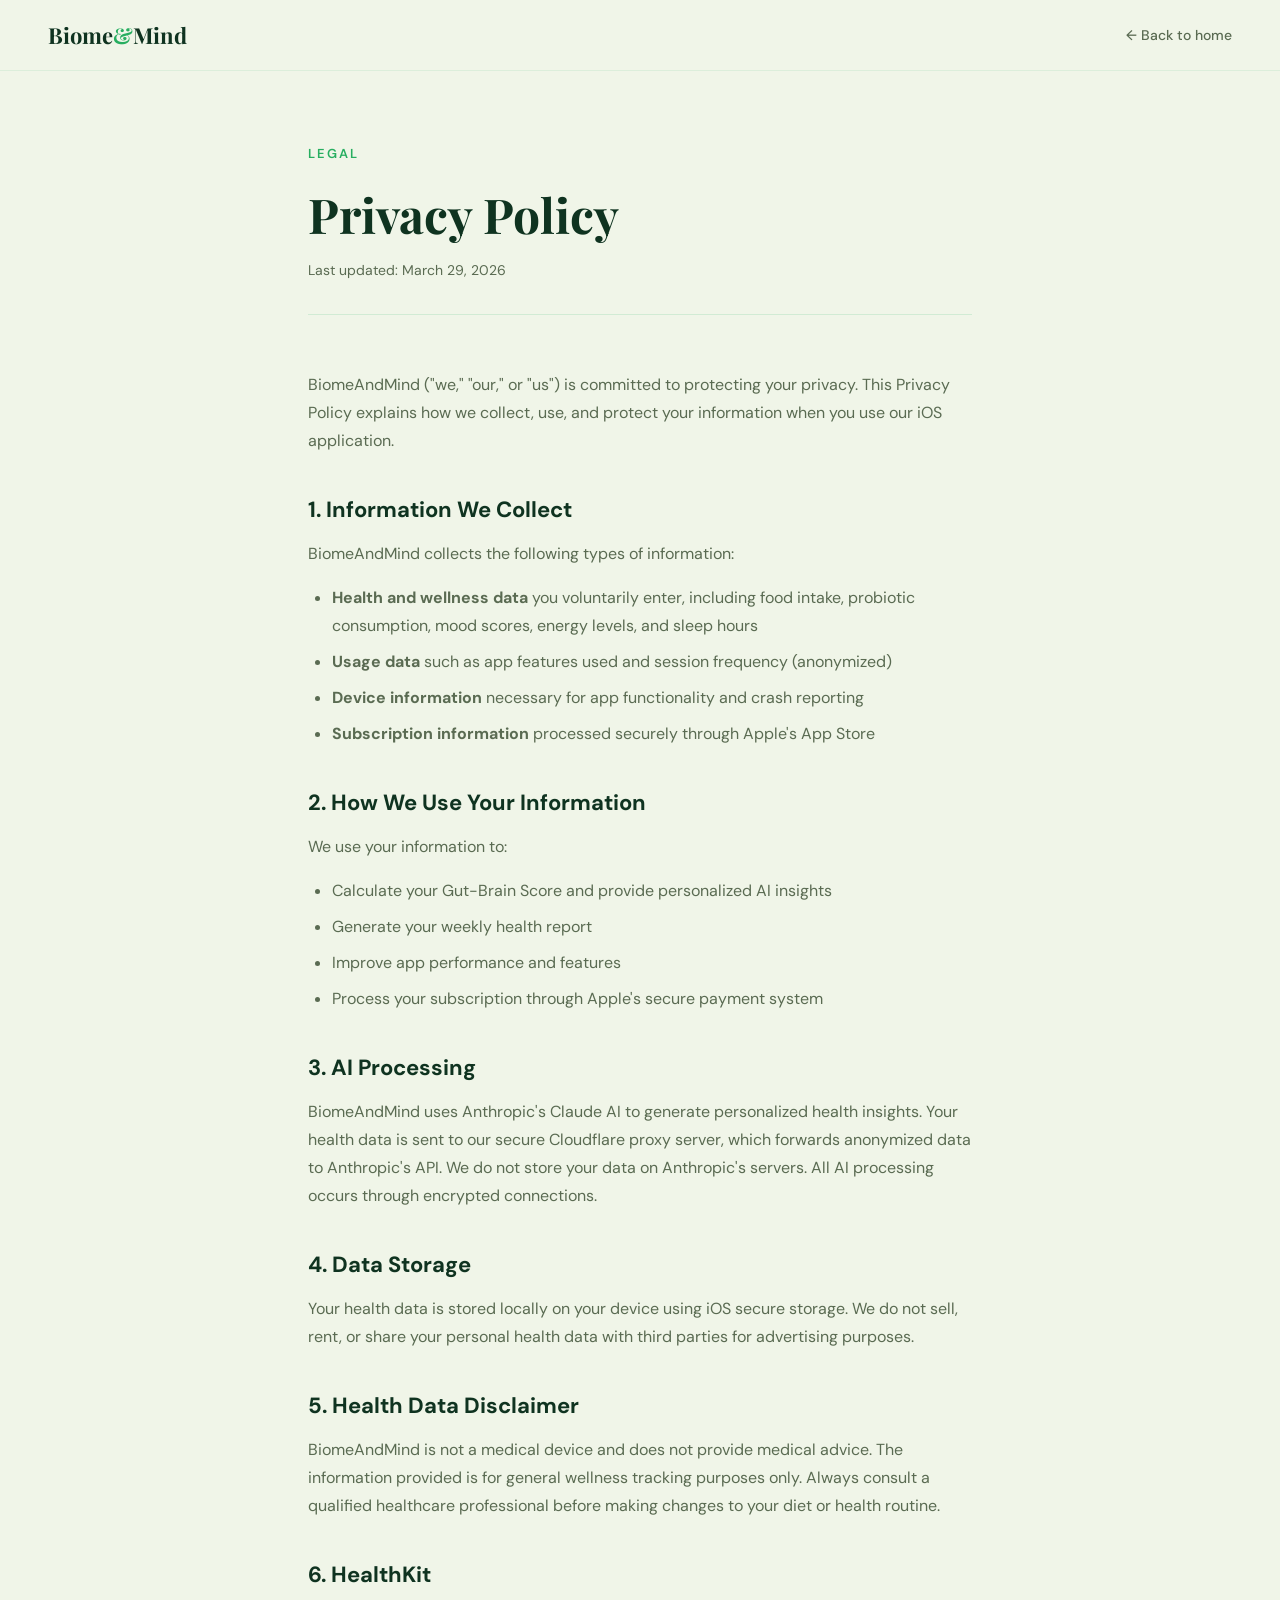
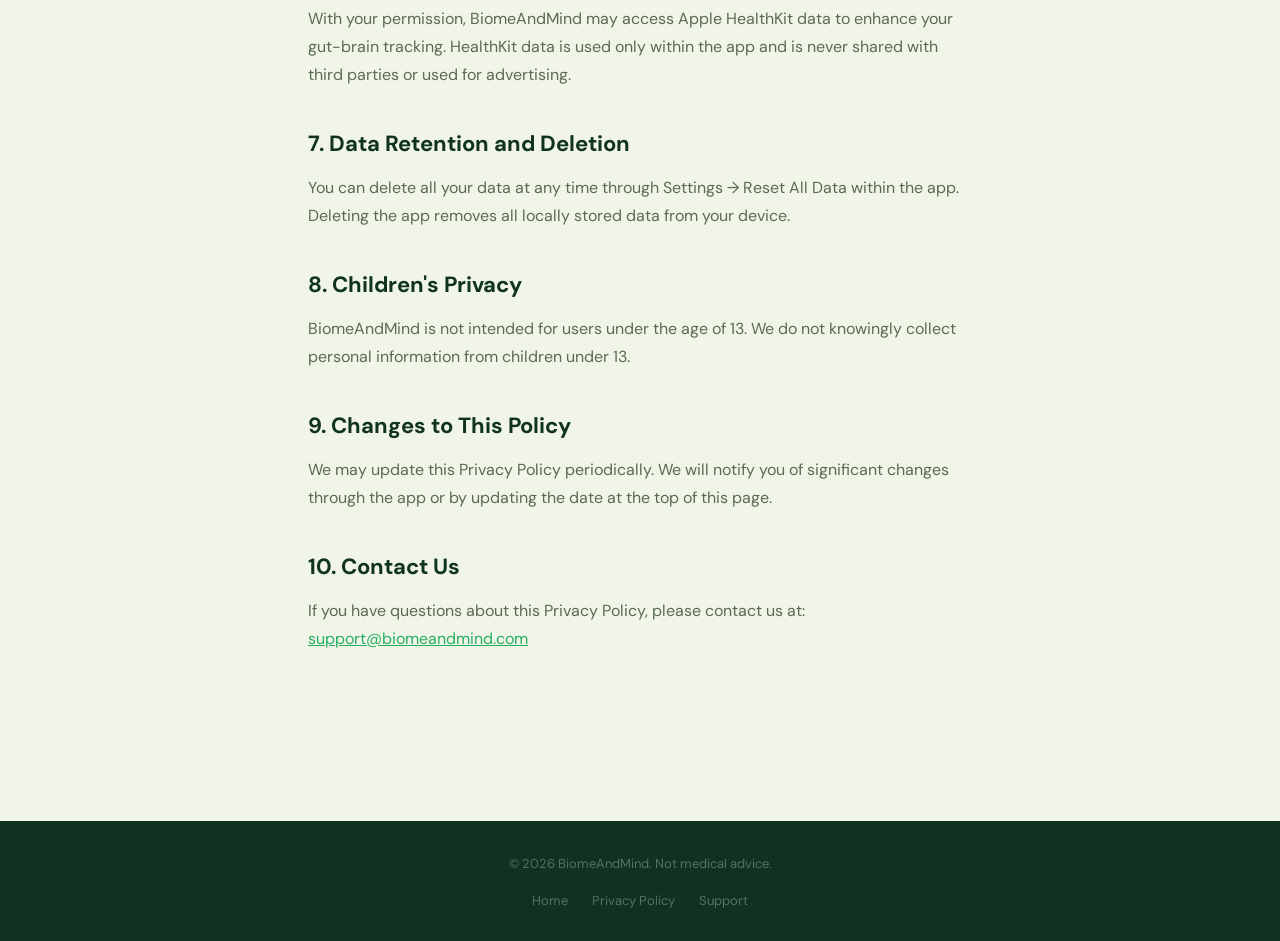
==== privacy.html @ 642436b5 "Add recipes section to index.html" ====
<!DOCTYPE html>
<html lang="en">
<head>
<meta charset="UTF-8"/>
<meta name="viewport" content="width=device-width, initial-scale=1.0"/>
<title>Privacy Policy — BiomeAndMind</title>
<link rel="preconnect" href="https://fonts.googleapis.com"/>
<link href="https://fonts.googleapis.com/css2?family=Playfair+Display:wght@400;700&family=DM+Sans:wght@300;400;500;600&display=swap" rel="stylesheet"/>
<style>
:root {
  --green: #27AE60; --green-dark: #1a7a42; --green-deep: #0F3320;
  --cream: #F0F5E8; --text: #0F3320; --text-muted: #5A6B52;
}
* { margin: 0; padding: 0; box-sizing: border-box; }
body { font-family: 'DM Sans', sans-serif; background: var(--cream); color: var(--text); }
nav {
  padding: 20px 48px; display: flex; justify-content: space-between;
  align-items: center; background: rgba(240,245,232,0.95);
  backdrop-filter: blur(20px); border-bottom: 1px solid rgba(39,174,96,0.1);
  position: sticky; top: 0; z-index: 100;
}
.nav-logo { font-family: 'Playfair Display', serif; font-size: 22px; font-weight: 700; color: var(--green-deep); text-decoration: none; }
.nav-logo span { color: var(--green); }
.nav-back { color: var(--text-muted); text-decoration: none; font-size: 14px; font-weight: 500; display: flex; align-items: center; gap: 6px; transition: color 0.2s; }
.nav-back:hover { color: var(--green); }
.content { max-width: 760px; margin: 0 auto; padding: 72px 48px; }
.page-label { font-size: 13px; font-weight: 600; letter-spacing: 2px; text-transform: uppercase; color: var(--green); margin-bottom: 16px; }
h1 { font-family: 'Playfair Display', serif; font-size: 48px; font-weight: 700; color: var(--green-deep); margin-bottom: 12px; }
.updated { font-size: 14px; color: var(--text-muted); margin-bottom: 56px; padding-bottom: 32px; border-bottom: 1px solid rgba(39,174,96,0.15); }
h2 { font-size: 22px; font-weight: 700; color: var(--green-deep); margin: 40px 0 16px; }
p { font-size: 16px; color: var(--text-muted); line-height: 1.75; margin-bottom: 16px; }
ul { margin: 12px 0 16px 24px; }
li { font-size: 16px; color: var(--text-muted); line-height: 1.75; margin-bottom: 8px; }
a { color: var(--green); }
footer { background: var(--green-deep); padding: 32px 48px; text-align: center; margin-top: 80px; }
.footer-copy { font-size: 13px; color: rgba(255,255,255,0.3); }
.footer-links { display: flex; gap: 24px; justify-content: center; margin-top: 12px; }
.footer-links a { font-size: 13px; color: rgba(255,255,255,0.3); text-decoration: none; }
.footer-links a:hover { color: var(--green); }
@media (max-width: 768px) { nav { padding: 16px 24px; } .content { padding: 48px 24px; } h1 { font-size: 36px; } footer { padding: 32px 24px; } }
</style>
</head>
<body>
<nav>
  <a href="/" class="nav-logo">Biome<span>&</span>Mind</a>
  <a href="/" class="nav-back">← Back to home</a>
</nav>

<div class="content">
  <p class="page-label">Legal</p>
  <h1>Privacy Policy</h1>
  <p class="updated">Last updated: March 29, 2026</p>

  <p>BiomeAndMind ("we," "our," or "us") is committed to protecting your privacy. This Privacy Policy explains how we collect, use, and protect your information when you use our iOS application.</p>

  <h2>1. Information We Collect</h2>
  <p>BiomeAndMind collects the following types of information:</p>
  <ul>
    <li><strong>Health and wellness data</strong> you voluntarily enter, including food intake, probiotic consumption, mood scores, energy levels, and sleep hours</li>
    <li><strong>Usage data</strong> such as app features used and session frequency (anonymized)</li>
    <li><strong>Device information</strong> necessary for app functionality and crash reporting</li>
    <li><strong>Subscription information</strong> processed securely through Apple's App Store</li>
  </ul>

  <h2>2. How We Use Your Information</h2>
  <p>We use your information to:</p>
  <ul>
    <li>Calculate your Gut-Brain Score and provide personalized AI insights</li>
    <li>Generate your weekly health report</li>
    <li>Improve app performance and features</li>
    <li>Process your subscription through Apple's secure payment system</li>
  </ul>

  <h2>3. AI Processing</h2>
  <p>BiomeAndMind uses Anthropic's Claude AI to generate personalized health insights. Your health data is sent to our secure Cloudflare proxy server, which forwards anonymized data to Anthropic's API. We do not store your data on Anthropic's servers. All AI processing occurs through encrypted connections.</p>

  <h2>4. Data Storage</h2>
  <p>Your health data is stored locally on your device using iOS secure storage. We do not sell, rent, or share your personal health data with third parties for advertising purposes.</p>

  <h2>5. Health Data Disclaimer</h2>
  <p>BiomeAndMind is not a medical device and does not provide medical advice. The information provided is for general wellness tracking purposes only. Always consult a qualified healthcare professional before making changes to your diet or health routine.</p>

  <h2>6. HealthKit</h2>
  <p>With your permission, BiomeAndMind may access Apple HealthKit data to enhance your gut-brain tracking. HealthKit data is used only within the app and is never shared with third parties or used for advertising.</p>

  <h2>7. Data Retention and Deletion</h2>
  <p>You can delete all your data at any time through Settings → Reset All Data within the app. Deleting the app removes all locally stored data from your device.</p>

  <h2>8. Children's Privacy</h2>
  <p>BiomeAndMind is not intended for users under the age of 13. We do not knowingly collect personal information from children under 13.</p>

  <h2>9. Changes to This Policy</h2>
  <p>We may update this Privacy Policy periodically. We will notify you of significant changes through the app or by updating the date at the top of this page.</p>

  <h2>10. Contact Us</h2>
  <p>If you have questions about this Privacy Policy, please contact us at:<br/>
  <a href="mailto:support@biomeandmind.com">support@biomeandmind.com</a></p>
</div>

<footer>
  <p class="footer-copy">© 2026 BiomeAndMind. Not medical advice.</p>
  <div class="footer-links">
    <a href="/">Home</a>
    <a href="privacy.html">Privacy Policy</a>
    <a href="support.html">Support</a>
  </div>
</footer>
</body>
</html>
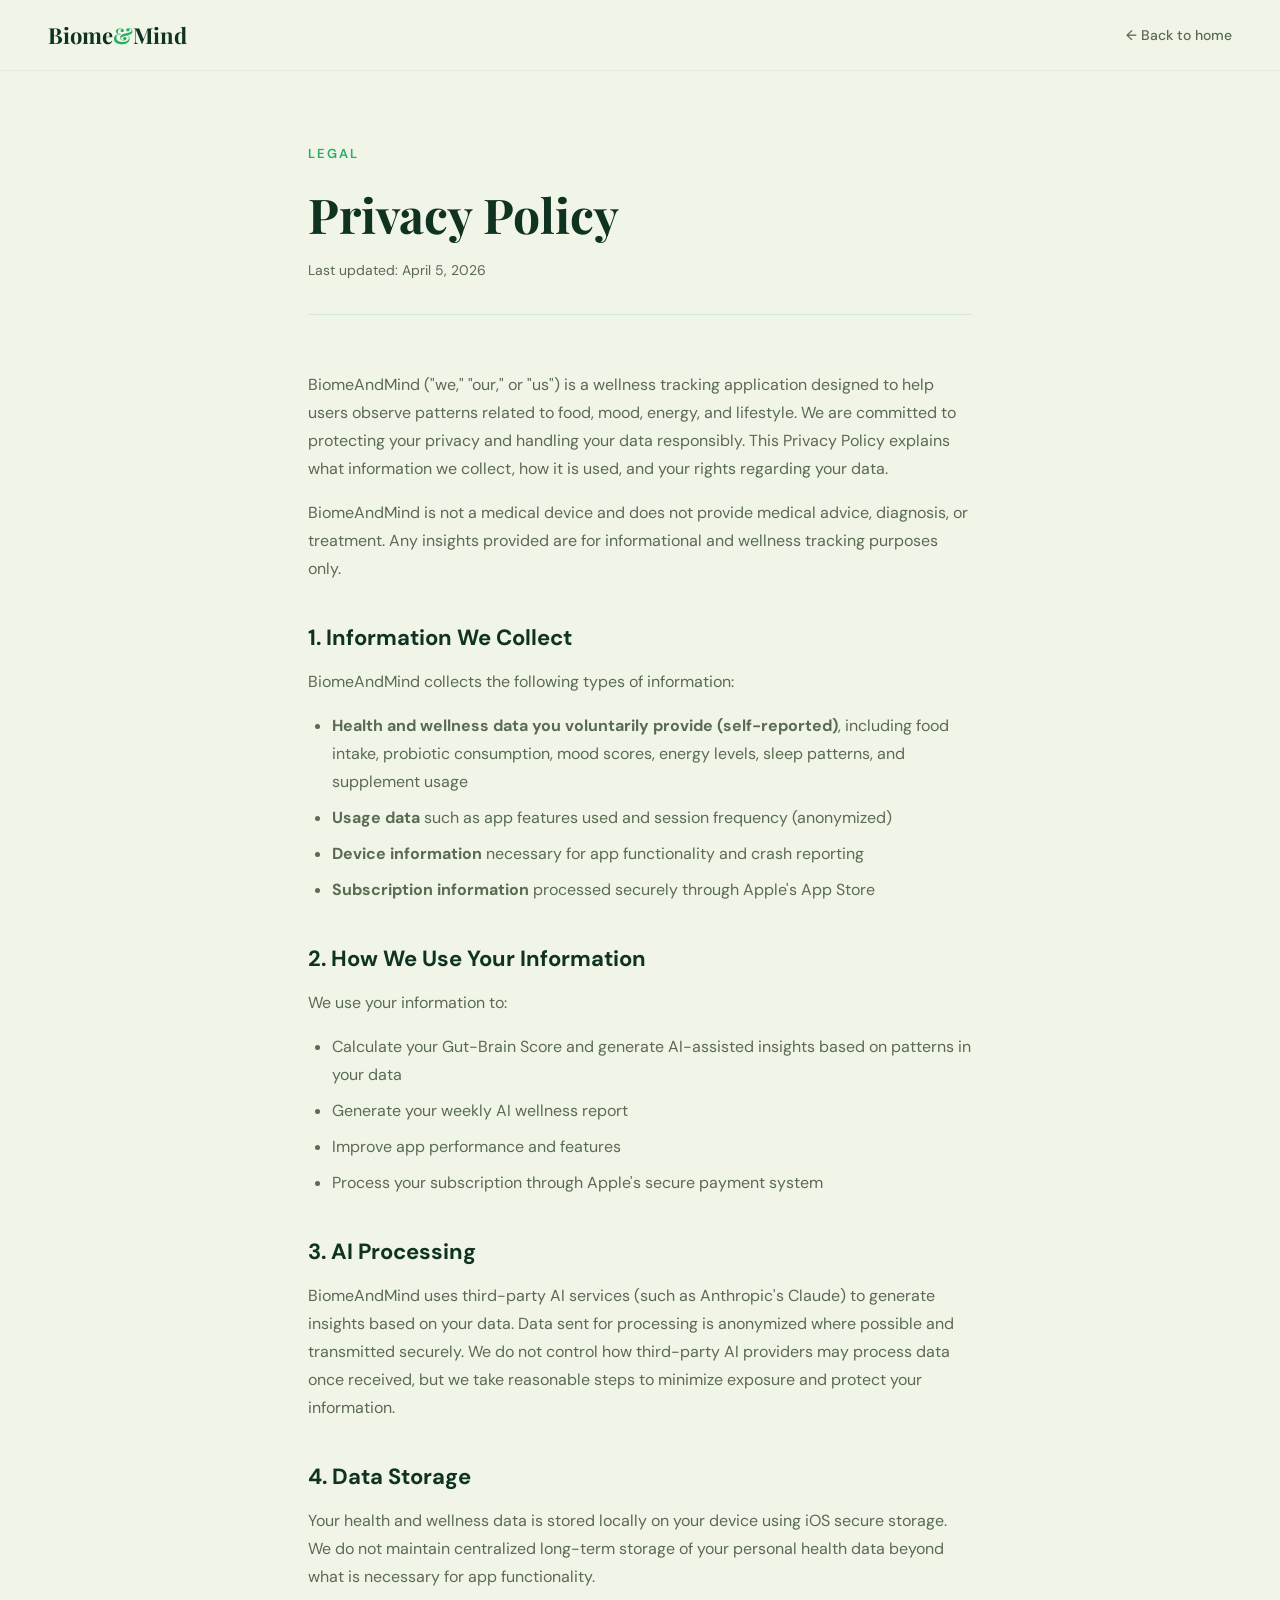
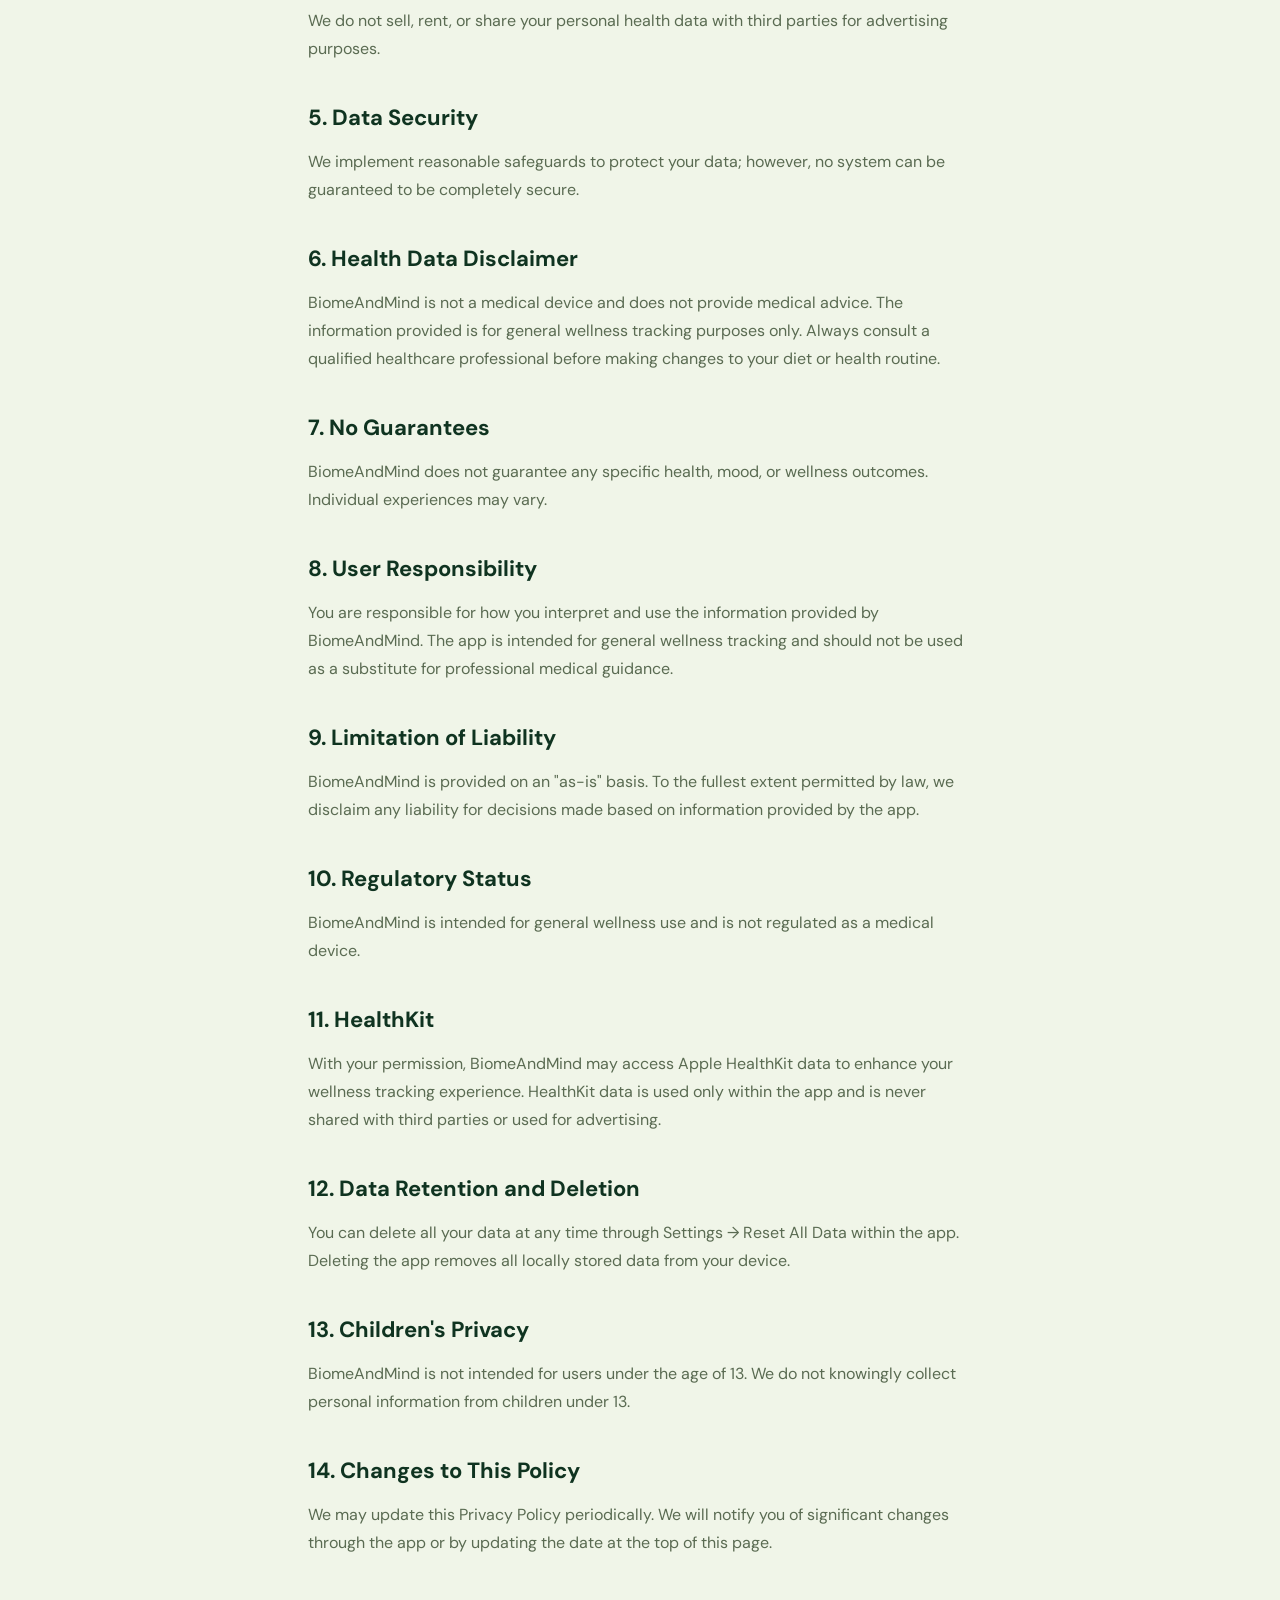
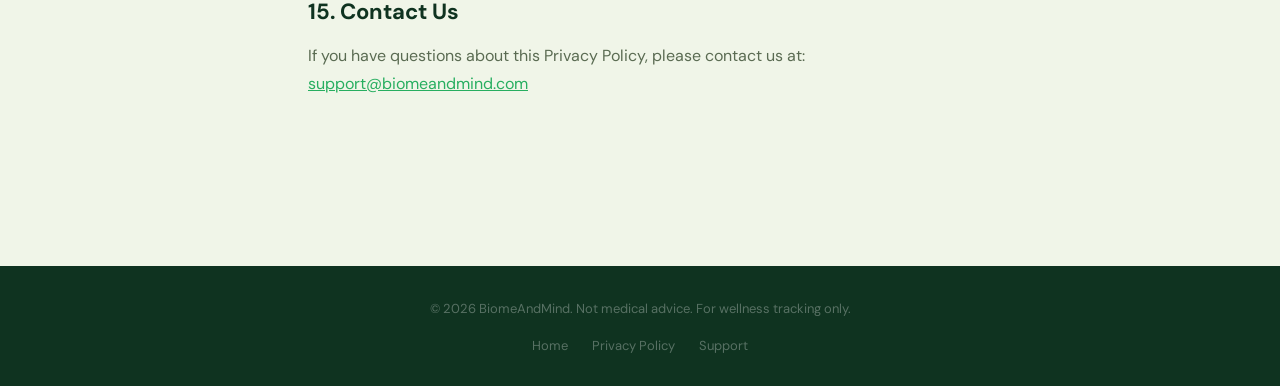
==== commit 29185513: "Strengthen privacy policy with legal protections and wellness positioning" ====
--- a/privacy.html
+++ b/privacy.html
@@ -49,14 +49,16 @@
 <div class="content">
   <p class="page-label">Legal</p>
   <h1>Privacy Policy</h1>
-  <p class="updated">Last updated: March 29, 2026</p>
+  <p class="updated">Last updated: April 5, 2026</p>
 
-  <p>BiomeAndMind ("we," "our," or "us") is committed to protecting your privacy. This Privacy Policy explains how we collect, use, and protect your information when you use our iOS application.</p>
+  <p>BiomeAndMind ("we," "our," or "us") is a wellness tracking application designed to help users observe patterns related to food, mood, energy, and lifestyle. We are committed to protecting your privacy and handling your data responsibly. This Privacy Policy explains what information we collect, how it is used, and your rights regarding your data.</p>
+
+  <p>BiomeAndMind is not a medical device and does not provide medical advice, diagnosis, or treatment. Any insights provided are for informational and wellness tracking purposes only.</p>
 
   <h2>1. Information We Collect</h2>
   <p>BiomeAndMind collects the following types of information:</p>
   <ul>
-    <li><strong>Health and wellness data</strong> you voluntarily enter, including food intake, probiotic consumption, mood scores, energy levels, and sleep hours</li>
+    <li><strong>Health and wellness data you voluntarily provide (self-reported)</strong>, including food intake, probiotic consumption, mood scores, energy levels, sleep patterns, and supplement usage</li>
     <li><strong>Usage data</strong> such as app features used and session frequency (anonymized)</li>
     <li><strong>Device information</strong> necessary for app functionality and crash reporting</li>
     <li><strong>Subscription information</strong> processed securely through Apple's App Store</li>
@@ -65,40 +67,56 @@
   <h2>2. How We Use Your Information</h2>
   <p>We use your information to:</p>
   <ul>
-    <li>Calculate your Gut-Brain Score and provide personalized AI insights</li>
-    <li>Generate your weekly health report</li>
+    <li>Calculate your Gut-Brain Score and generate AI-assisted insights based on patterns in your data</li>
+    <li>Generate your weekly AI wellness report</li>
     <li>Improve app performance and features</li>
     <li>Process your subscription through Apple's secure payment system</li>
   </ul>
 
   <h2>3. AI Processing</h2>
-  <p>BiomeAndMind uses Anthropic's Claude AI to generate personalized health insights. Your health data is sent to our secure Cloudflare proxy server, which forwards anonymized data to Anthropic's API. We do not store your data on Anthropic's servers. All AI processing occurs through encrypted connections.</p>
+  <p>BiomeAndMind uses third-party AI services (such as Anthropic's Claude) to generate insights based on your data. Data sent for processing is anonymized where possible and transmitted securely. We do not control how third-party AI providers may process data once received, but we take reasonable steps to minimize exposure and protect your information.</p>
 
   <h2>4. Data Storage</h2>
-  <p>Your health data is stored locally on your device using iOS secure storage. We do not sell, rent, or share your personal health data with third parties for advertising purposes.</p>
+  <p>Your health and wellness data is stored locally on your device using iOS secure storage. We do not maintain centralized long-term storage of your personal health data beyond what is necessary for app functionality.</p>
+  <p>We do not sell, rent, or share your personal health data with third parties for advertising purposes.</p>
 
-  <h2>5. Health Data Disclaimer</h2>
+  <h2>5. Data Security</h2>
+  <p>We implement reasonable safeguards to protect your data; however, no system can be guaranteed to be completely secure.</p>
+
+  <h2>6. Health Data Disclaimer</h2>
   <p>BiomeAndMind is not a medical device and does not provide medical advice. The information provided is for general wellness tracking purposes only. Always consult a qualified healthcare professional before making changes to your diet or health routine.</p>
 
-  <h2>6. HealthKit</h2>
-  <p>With your permission, BiomeAndMind may access Apple HealthKit data to enhance your gut-brain tracking. HealthKit data is used only within the app and is never shared with third parties or used for advertising.</p>
+  <h2>7. No Guarantees</h2>
+  <p>BiomeAndMind does not guarantee any specific health, mood, or wellness outcomes. Individual experiences may vary.</p>
 
-  <h2>7. Data Retention and Deletion</h2>
-  <p>You can delete all your data at any time through Settings → Reset All Data within the app. Deleting the app removes all locally stored data from your device.</p>
+  <h2>8. User Responsibility</h2>
+  <p>You are responsible for how you interpret and use the information provided by BiomeAndMind. The app is intended for general wellness tracking and should not be used as a substitute for professional medical guidance.</p>
 
-  <h2>8. Children's Privacy</h2>
+  <h2>9. Limitation of Liability</h2>
+  <p>BiomeAndMind is provided on an "as-is" basis. To the fullest extent permitted by law, we disclaim any liability for decisions made based on information provided by the app.</p>
+
+  <h2>10. Regulatory Status</h2>
+  <p>BiomeAndMind is intended for general wellness use and is not regulated as a medical device.</p>
+
+  <h2>11. HealthKit</h2>
+  <p>With your permission, BiomeAndMind may access Apple HealthKit data to enhance your wellness tracking experience. HealthKit data is used only within the app and is never shared with third parties or used for advertising.</p>
+
+  <h2>12. Data Retention and Deletion</h2>
+  <p>You can delete all your data at any time through Settings &rarr; Reset All Data within the app. Deleting the app removes all locally stored data from your device.</p>
+
+  <h2>13. Children's Privacy</h2>
   <p>BiomeAndMind is not intended for users under the age of 13. We do not knowingly collect personal information from children under 13.</p>
 
-  <h2>9. Changes to This Policy</h2>
+  <h2>14. Changes to This Policy</h2>
   <p>We may update this Privacy Policy periodically. We will notify you of significant changes through the app or by updating the date at the top of this page.</p>
 
-  <h2>10. Contact Us</h2>
+  <h2>15. Contact Us</h2>
   <p>If you have questions about this Privacy Policy, please contact us at:<br/>
   <a href="mailto:support@biomeandmind.com">support@biomeandmind.com</a></p>
 </div>
 
 <footer>
-  <p class="footer-copy">© 2026 BiomeAndMind. Not medical advice.</p>
+  <p class="footer-copy">© 2026 BiomeAndMind. Not medical advice. For wellness tracking only.</p>
   <div class="footer-links">
     <a href="/">Home</a>
     <a href="privacy.html">Privacy Policy</a>
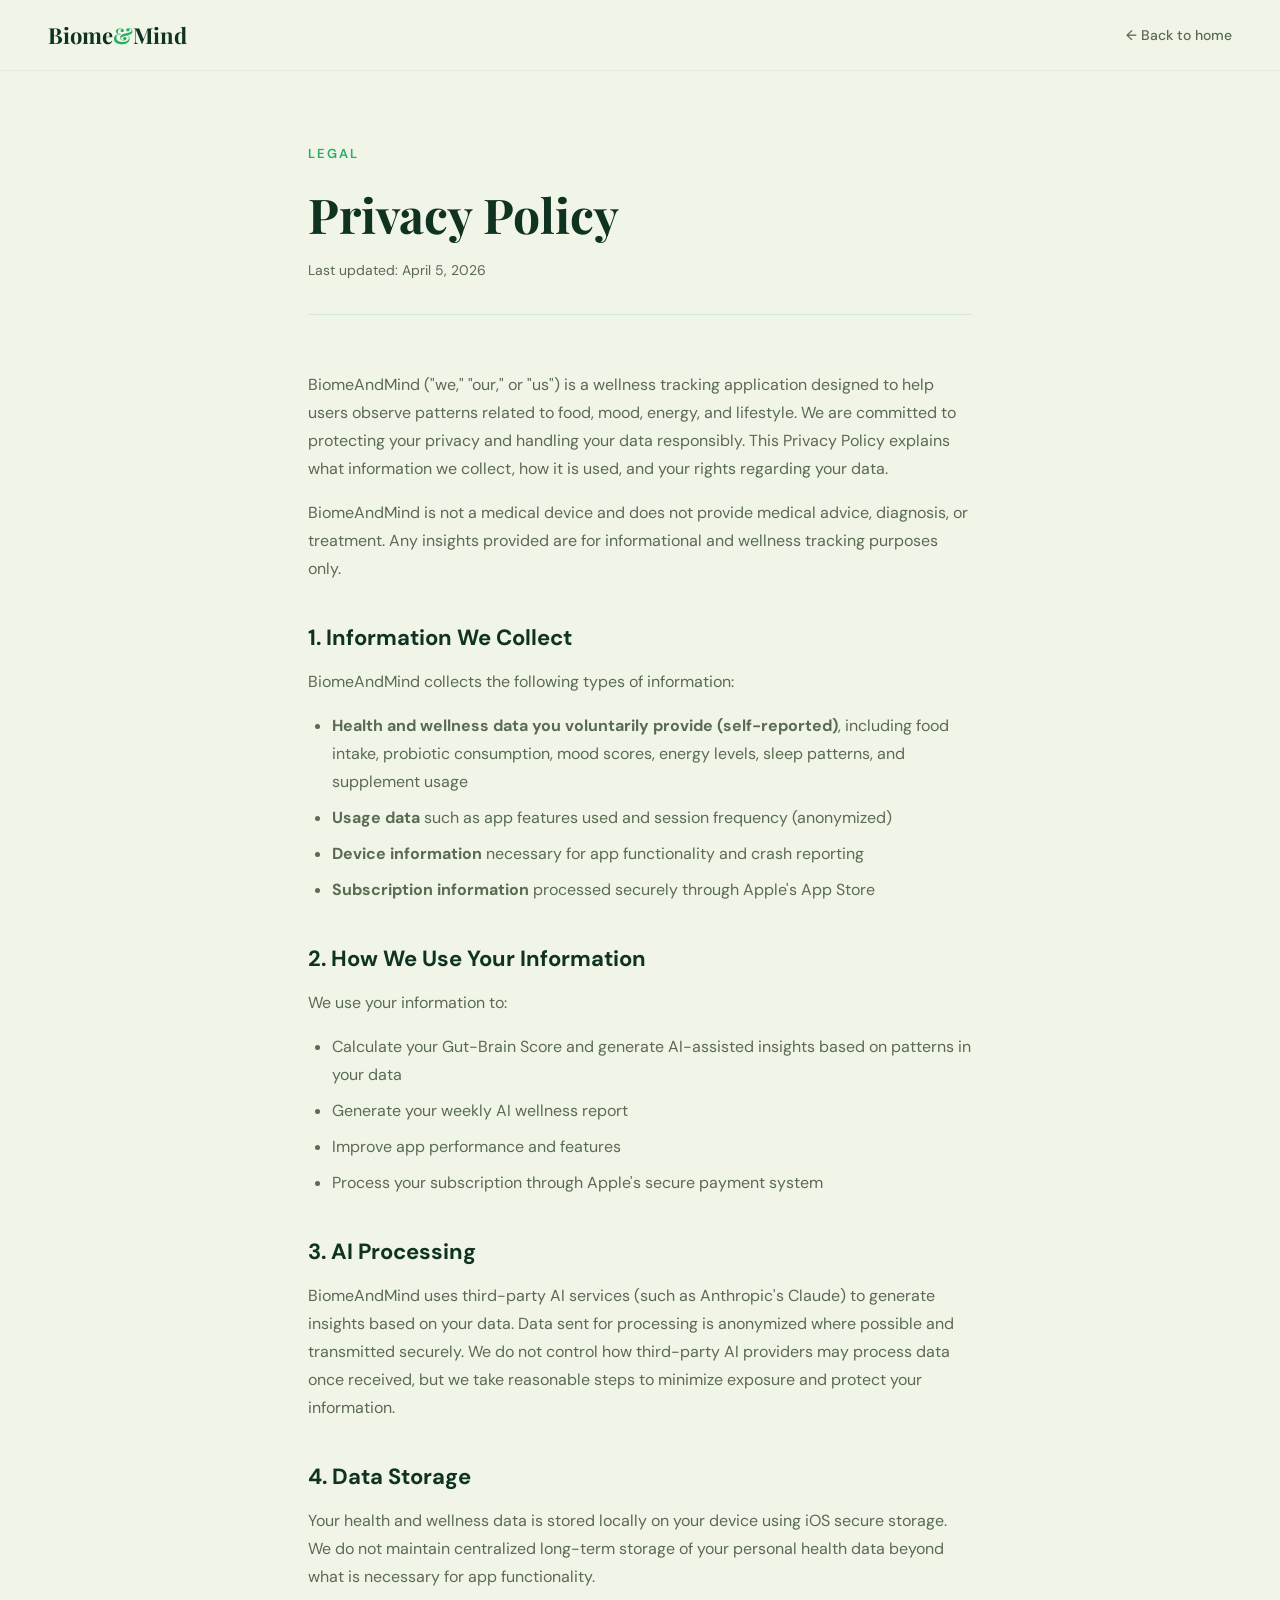
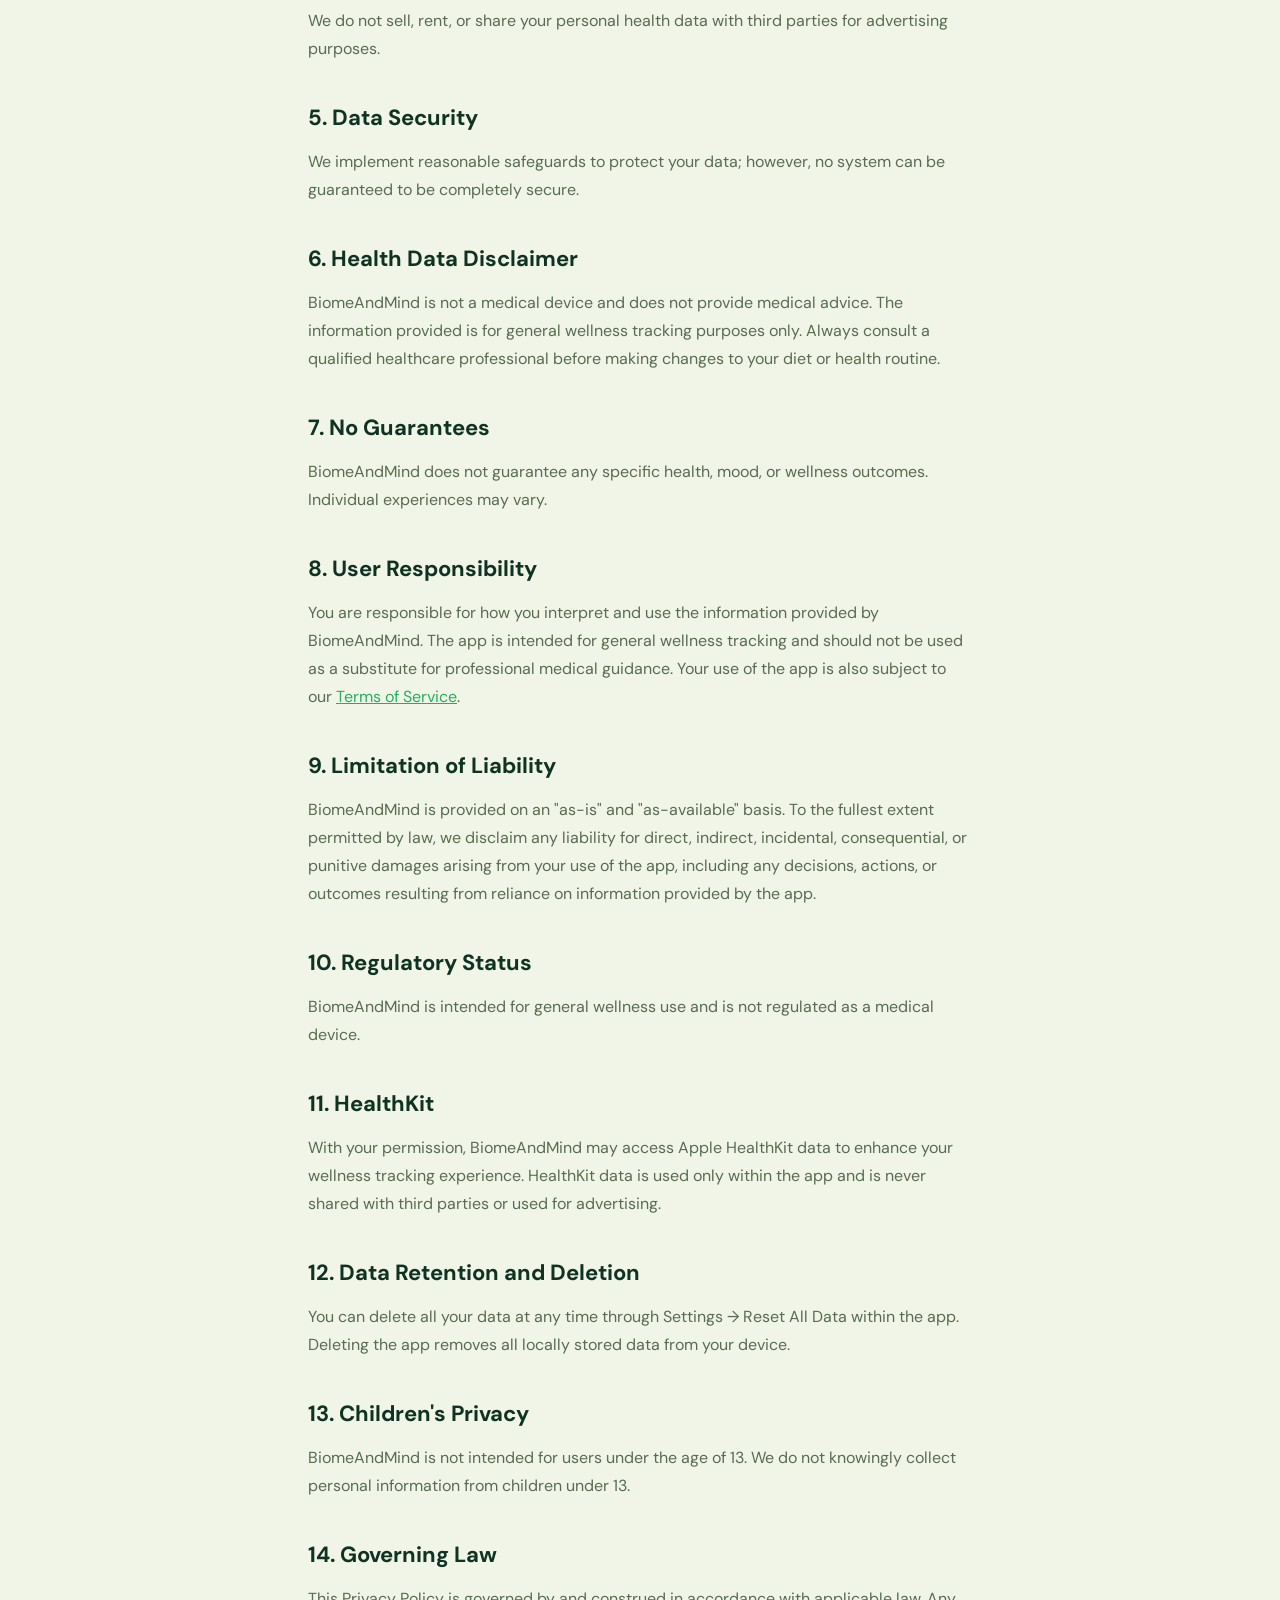
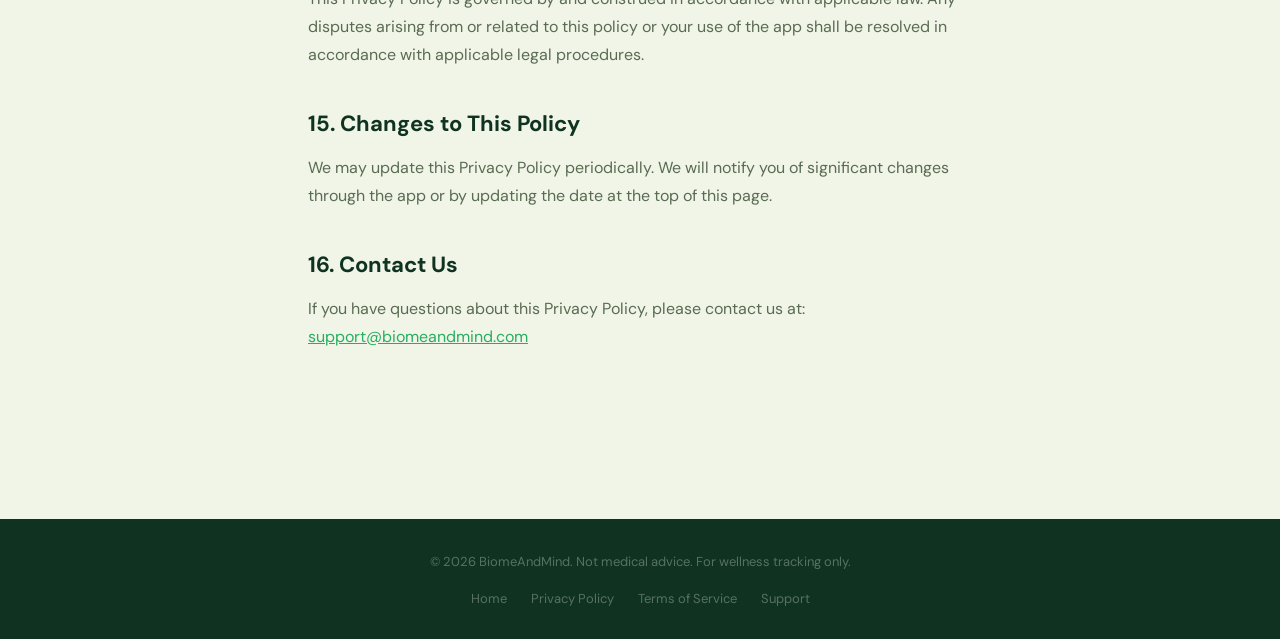
==== commit 56462b51: "Align Privacy Policy with Terms of Service for consistency Add Terms link to privacy footer, cross-r" ====
--- a/privacy.html
+++ b/privacy.html
@@ -90,10 +90,10 @@
   <p>BiomeAndMind does not guarantee any specific health, mood, or wellness outcomes. Individual experiences may vary.</p>
 
   <h2>8. User Responsibility</h2>
-  <p>You are responsible for how you interpret and use the information provided by BiomeAndMind. The app is intended for general wellness tracking and should not be used as a substitute for professional medical guidance.</p>
+  <p>You are responsible for how you interpret and use the information provided by BiomeAndMind. The app is intended for general wellness tracking and should not be used as a substitute for professional medical guidance. Your use of the app is also subject to our <a href="terms.html">Terms of Service</a>.</p>
 
   <h2>9. Limitation of Liability</h2>
-  <p>BiomeAndMind is provided on an "as-is" basis. To the fullest extent permitted by law, we disclaim any liability for decisions made based on information provided by the app.</p>
+  <p>BiomeAndMind is provided on an "as-is" and "as-available" basis. To the fullest extent permitted by law, we disclaim any liability for direct, indirect, incidental, consequential, or punitive damages arising from your use of the app, including any decisions, actions, or outcomes resulting from reliance on information provided by the app.</p>
 
   <h2>10. Regulatory Status</h2>
   <p>BiomeAndMind is intended for general wellness use and is not regulated as a medical device.</p>
@@ -107,10 +107,13 @@
   <h2>13. Children's Privacy</h2>
   <p>BiomeAndMind is not intended for users under the age of 13. We do not knowingly collect personal information from children under 13.</p>
 
-  <h2>14. Changes to This Policy</h2>
+  <h2>14. Governing Law</h2>
+  <p>This Privacy Policy is governed by and construed in accordance with applicable law. Any disputes arising from or related to this policy or your use of the app shall be resolved in accordance with applicable legal procedures.</p>
+
+  <h2>15. Changes to This Policy</h2>
   <p>We may update this Privacy Policy periodically. We will notify you of significant changes through the app or by updating the date at the top of this page.</p>
 
-  <h2>15. Contact Us</h2>
+  <h2>16. Contact Us</h2>
   <p>If you have questions about this Privacy Policy, please contact us at:<br/>
   <a href="mailto:support@biomeandmind.com">support@biomeandmind.com</a></p>
 </div>
@@ -120,6 +123,7 @@
   <div class="footer-links">
     <a href="/">Home</a>
     <a href="privacy.html">Privacy Policy</a>
+    <a href="terms.html">Terms of Service</a>
     <a href="support.html">Support</a>
   </div>
 </footer>
